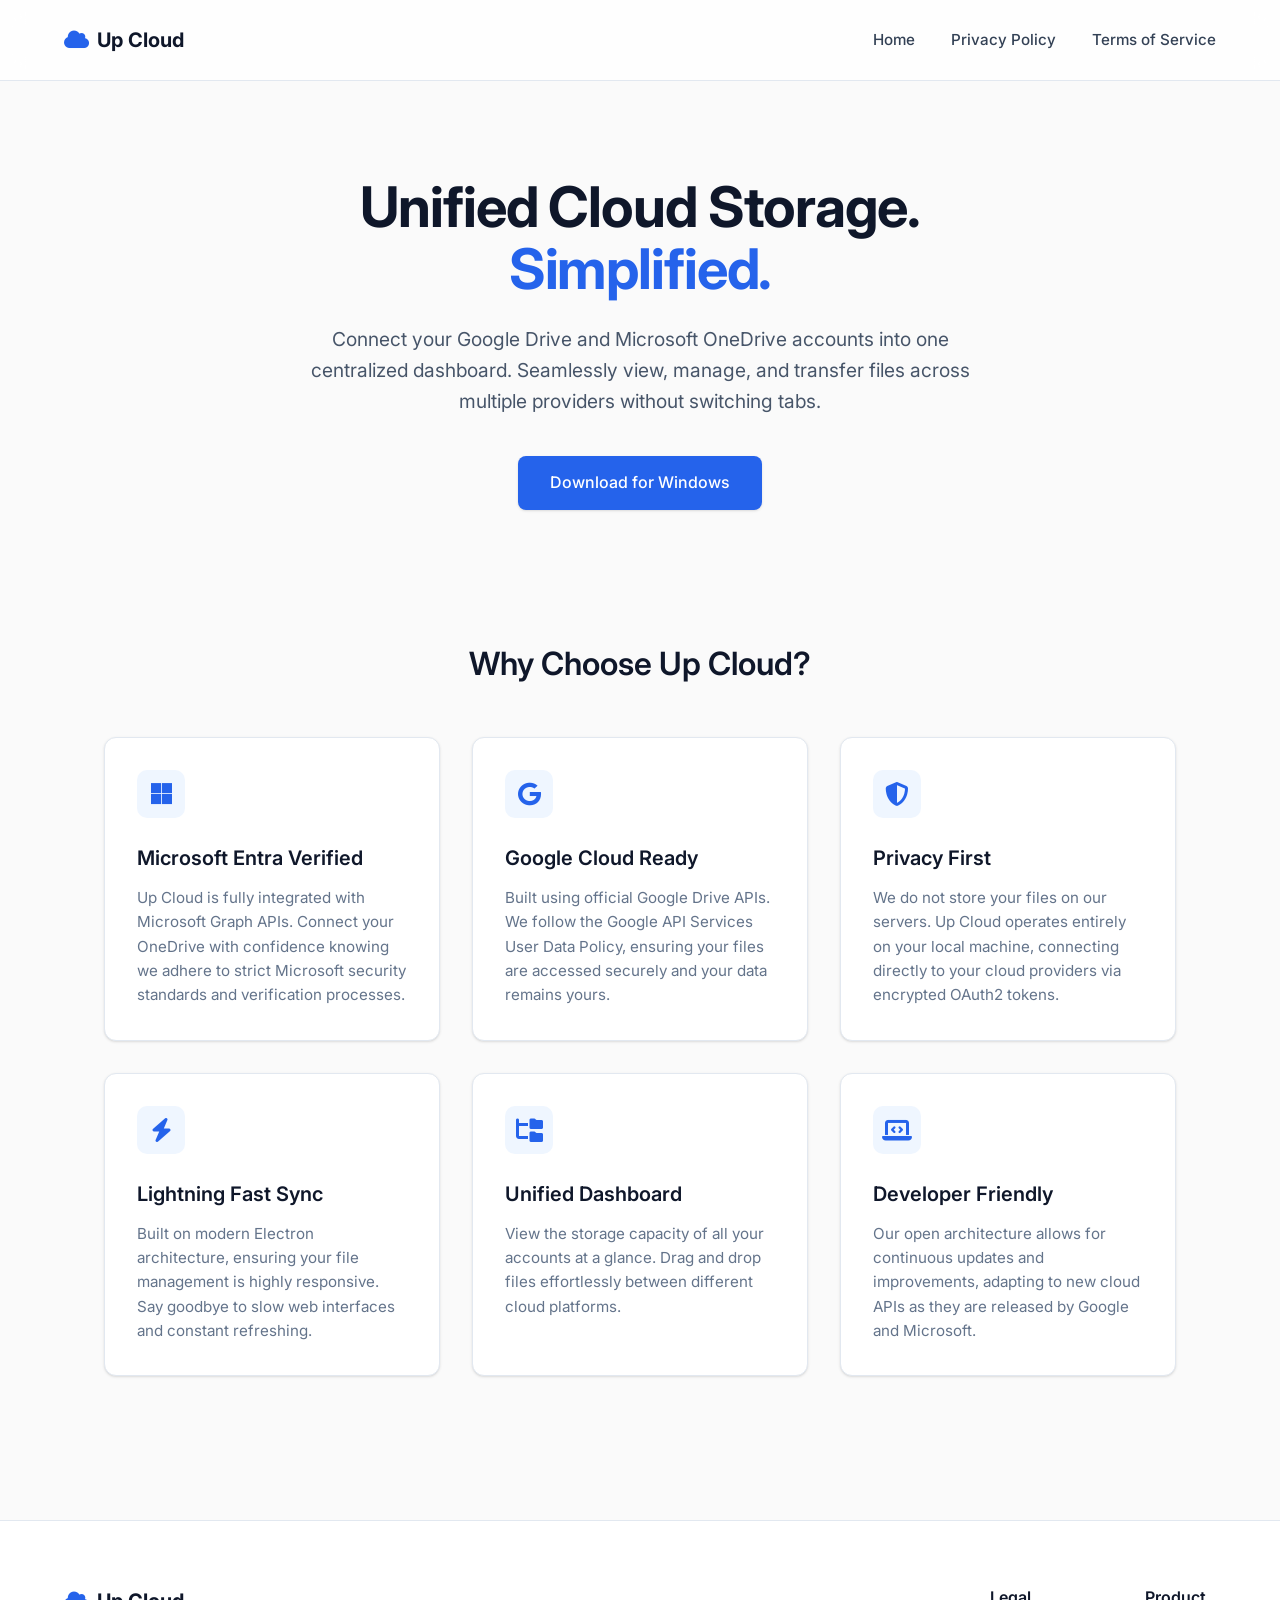
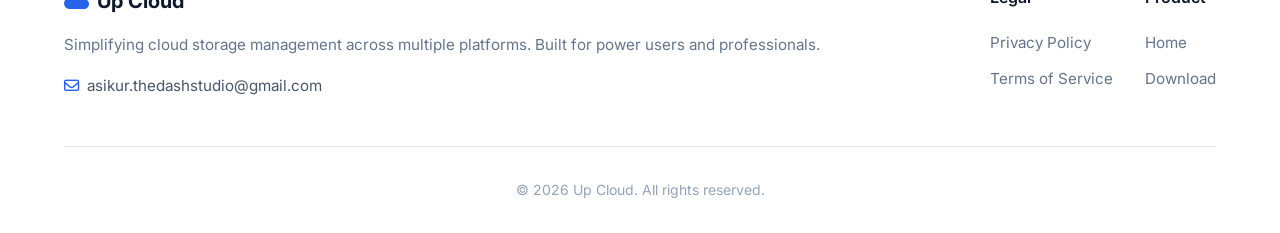
==== index.html @ b30fed4f "Update to minimal light theme and add contact info" ====
<!DOCTYPE html>
<html lang="en">
<head>
    <meta charset="UTF-8">
    <meta name="viewport" content="width=device-width, initial-scale=1.0">
    <title>Up Cloud - Unified Cloud Storage Manager</title>
    <meta name="description" content="Manage all your cloud storage accounts like Google Drive and Microsoft OneDrive from a single, beautiful dashboard.">
    <link rel="stylesheet" href="styles.css">
    <link rel="stylesheet" href="https://cdnjs.cloudflare.com/ajax/libs/font-awesome/6.4.0/css/all.min.css">
</head>
<body>
    <header>
        <a href="index.html" class="logo">
            <i class="fa-solid fa-cloud"></i> Up Cloud
        </a>
        <nav>
            <a href="index.html">Home</a>
            <a href="privacy.html">Privacy Policy</a>
            <a href="terms.html">Terms of Service</a>
        </nav>
    </header>

    <main>
        <section class="hero">
            <h1>Unified Cloud Storage. <br><span>Simplified.</span></h1>
            <p>Connect your Google Drive and Microsoft OneDrive accounts into one centralized dashboard. Seamlessly view, manage, and transfer files across multiple providers without switching tabs.</p>
            <a href="#download" class="cta-button">Download for Windows</a>
        </section>

        <section class="info-section">
            <h2>Why Choose Up Cloud?</h2>
            <div class="grid-3">
                <div class="card">
                    <div class="card-icon"><i class="fa-brands fa-microsoft"></i></div>
                    <h3>Microsoft Entra Verified</h3>
                    <p>Up Cloud is fully integrated with Microsoft Graph APIs. Connect your OneDrive with confidence knowing we adhere to strict Microsoft security standards and verification processes.</p>
                </div>
                <div class="card">
                    <div class="card-icon"><i class="fa-brands fa-google"></i></div>
                    <h3>Google Cloud Ready</h3>
                    <p>Built using official Google Drive APIs. We follow the Google API Services User Data Policy, ensuring your files are accessed securely and your data remains yours.</p>
                </div>
                <div class="card">
                    <div class="card-icon"><i class="fa-solid fa-shield-halved"></i></div>
                    <h3>Privacy First</h3>
                    <p>We do not store your files on our servers. Up Cloud operates entirely on your local machine, connecting directly to your cloud providers via encrypted OAuth2 tokens.</p>
                </div>
                <div class="card">
                    <div class="card-icon"><i class="fa-solid fa-bolt"></i></div>
                    <h3>Lightning Fast Sync</h3>
                    <p>Built on modern Electron architecture, ensuring your file management is highly responsive. Say goodbye to slow web interfaces and constant refreshing.</p>
                </div>
                <div class="card">
                    <div class="card-icon"><i class="fa-solid fa-folder-tree"></i></div>
                    <h3>Unified Dashboard</h3>
                    <p>View the storage capacity of all your accounts at a glance. Drag and drop files effortlessly between different cloud platforms.</p>
                </div>
                <div class="card">
                    <div class="card-icon"><i class="fa-solid fa-laptop-code"></i></div>
                    <h3>Developer Friendly</h3>
                    <p>Our open architecture allows for continuous updates and improvements, adapting to new cloud APIs as they are released by Google and Microsoft.</p>
                </div>
            </div>
        </section>
    </main>

    <footer>
        <div class="footer-content">
            <div class="footer-brand">
                <div class="logo">
                    <i class="fa-solid fa-cloud"></i> Up Cloud
                </div>
                <p>Simplifying cloud storage management across multiple platforms. Built for power users and professionals.</p>
                <div class="footer-contact">
                    <i class="fa-regular fa-envelope"></i>
                    <a href="mailto:asikur.thedashstudio@gmail.com">asikur.thedashstudio@gmail.com</a>
                </div>
            </div>
            
            <div class="footer-links">
                <div class="footer-links-col">
                    <h4>Legal</h4>
                    <a href="privacy.html">Privacy Policy</a>
                    <a href="terms.html">Terms of Service</a>
                </div>
                <div class="footer-links-col">
                    <h4>Product</h4>
                    <a href="index.html">Home</a>
                    <a href="#download">Download</a>
                </div>
            </div>
        </div>
        <div class="footer-bottom">
            &copy; 2026 Up Cloud. All rights reserved.
        </div>
    </footer>
</body>
</html>
---- styles.css ----
@import url('https://fonts.googleapis.com/css2?family=Inter:wght@300;400;500;600;700&display=swap');

:root {
  --bg-color: #fafafa;
  --text-color: #334155;
  --heading-color: #0f172a;
  --primary-color: #2563eb;
  --primary-hover: #1d4ed8;
  --card-bg: #ffffff;
  --card-border: #e2e8f0;
  --shadow-sm: 0 1px 3px 0 rgb(0 0 0 / 0.1), 0 1px 2px -1px rgb(0 0 0 / 0.1);
  --shadow-md: 0 4px 6px -1px rgb(0 0 0 / 0.1), 0 2px 4px -2px rgb(0 0 0 / 0.1);
  --shadow-lg: 0 10px 15px -3px rgb(0 0 0 / 0.1), 0 4px 6px -4px rgb(0 0 0 / 0.1);
}

* {
  margin: 0;
  padding: 0;
  box-sizing: border-box;
}

body {
  font-family: 'Inter', sans-serif;
  background-color: var(--bg-color);
  color: var(--text-color);
  line-height: 1.6;
  -webkit-font-smoothing: antialiased;
}

/* Header */
header {
  display: flex;
  justify-content: space-between;
  align-items: center;
  padding: 1.5rem 5%;
  background: rgba(255, 255, 255, 0.8);
  backdrop-filter: blur(12px);
  position: sticky;
  top: 0;
  z-index: 1000;
  border-bottom: 1px solid var(--card-border);
}

.logo {
  font-size: 1.25rem;
  font-weight: 700;
  color: var(--heading-color);
  display: flex;
  align-items: center;
  gap: 0.5rem;
  text-decoration: none;
}

.logo i {
  color: var(--primary-color);
}

nav a {
  color: var(--text-color);
  text-decoration: none;
  margin-left: 2rem;
  font-weight: 500;
  font-size: 0.95rem;
  transition: color 0.2s ease;
}

nav a:hover {
  color: var(--primary-color);
}

/* Hero Section */
.hero {
  max-width: 1000px;
  margin: 0 auto;
  padding: 6rem 5% 4rem;
  text-align: center;
}

.hero h1 {
  font-size: 3.5rem;
  font-weight: 700;
  color: var(--heading-color);
  margin-bottom: 1.5rem;
  letter-spacing: -0.02em;
  line-height: 1.1;
}

.hero h1 span {
  color: var(--primary-color);
}

.hero p {
  font-size: 1.2rem;
  color: #475569;
  max-width: 700px;
  margin: 0 auto 2.5rem;
}

.cta-button {
  display: inline-block;
  padding: 0.875rem 2rem;
  font-size: 1rem;
  font-weight: 500;
  color: #fff;
  background-color: var(--primary-color);
  border-radius: 8px;
  text-decoration: none;
  transition: background-color 0.2s ease, transform 0.2s ease;
  box-shadow: var(--shadow-sm);
}

.cta-button:hover {
  background-color: var(--primary-hover);
  transform: translateY(-1px);
  box-shadow: var(--shadow-md);
}

/* Info Section (Packed with info) */
.info-section {
  max-width: 1200px;
  margin: 0 auto;
  padding: 4rem 5%;
}

.info-section h2 {
  font-size: 2rem;
  color: var(--heading-color);
  text-align: center;
  margin-bottom: 3rem;
  font-weight: 600;
}

.grid-3 {
  display: grid;
  grid-template-columns: repeat(auto-fit, minmax(300px, 1fr));
  gap: 2rem;
}

.card {
  background: var(--card-bg);
  border: 1px solid var(--card-border);
  border-radius: 12px;
  padding: 2rem;
  box-shadow: var(--shadow-sm);
  transition: box-shadow 0.2s ease;
}

.card:hover {
  box-shadow: var(--shadow-md);
}

.card-icon {
  width: 48px;
  height: 48px;
  background: #eff6ff;
  color: var(--primary-color);
  border-radius: 10px;
  display: flex;
  align-items: center;
  justify-content: center;
  font-size: 1.5rem;
  margin-bottom: 1.5rem;
}

.card h3 {
  font-size: 1.25rem;
  color: var(--heading-color);
  margin-bottom: 0.75rem;
  font-weight: 600;
}

.card p {
  font-size: 0.95rem;
  color: #64748b;
}

/* Content Pages (Privacy, Terms) */
.page-content {
  max-width: 800px;
  margin: 4rem auto;
  padding: 0 5%;
}

.page-content h1 {
  font-size: 2.5rem;
  margin-bottom: 2rem;
  color: var(--heading-color);
  font-weight: 700;
}

.page-content h2 {
  font-size: 1.5rem;
  margin-top: 2.5rem;
  margin-bottom: 1rem;
  color: var(--heading-color);
  font-weight: 600;
}

.page-content p {
  margin-bottom: 1rem;
  color: #475569;
}

.page-content ul {
  margin-bottom: 1.5rem;
  padding-left: 1.5rem;
  color: #475569;
}

.page-content li {
  margin-bottom: 0.5rem;
}

.page-content a {
  color: var(--primary-color);
  text-decoration: underline;
  text-underline-offset: 2px;
}

.page-content a:hover {
  color: var(--primary-hover);
}

/* Footer */
footer {
  border-top: 1px solid var(--card-border);
  background: #ffffff;
  padding: 4rem 5% 2rem;
  margin-top: 5rem;
}

.footer-content {
  max-width: 1200px;
  margin: 0 auto;
  display: flex;
  flex-wrap: wrap;
  justify-content: space-between;
  gap: 2rem;
  margin-bottom: 3rem;
}

.footer-brand {
  flex: 1;
  min-width: 250px;
}

.footer-brand .logo {
  margin-bottom: 1rem;
}

.footer-brand p {
  color: #64748b;
  font-size: 0.95rem;
  margin-bottom: 1rem;
}

.footer-contact {
  display: flex;
  align-items: center;
  gap: 0.5rem;
  color: #475569;
  font-size: 0.95rem;
}

.footer-contact i {
  color: var(--primary-color);
}

.footer-contact a {
  color: #475569;
  text-decoration: none;
}

.footer-contact a:hover {
  color: var(--primary-color);
  text-decoration: underline;
}

.footer-links {
  display: flex;
  gap: 2rem;
}

.footer-links-col {
  display: flex;
  flex-direction: column;
  gap: 0.75rem;
}

.footer-links-col h4 {
  color: var(--heading-color);
  font-size: 1rem;
  font-weight: 600;
  margin-bottom: 0.5rem;
}

.footer-links-col a {
  color: #64748b;
  text-decoration: none;
  font-size: 0.95rem;
  transition: color 0.2s ease;
}

.footer-links-col a:hover {
  color: var(--primary-color);
}

.footer-bottom {
  max-width: 1200px;
  margin: 0 auto;
  padding-top: 2rem;
  border-top: 1px solid var(--card-border);
  text-align: center;
  color: #94a3b8;
  font-size: 0.875rem;
}

/* Responsive */
@media (max-width: 768px) {
  .hero h1 {
    font-size: 2.5rem;
  }
  nav {
    display: none;
  }
  .footer-content {
    flex-direction: column;
  }
}
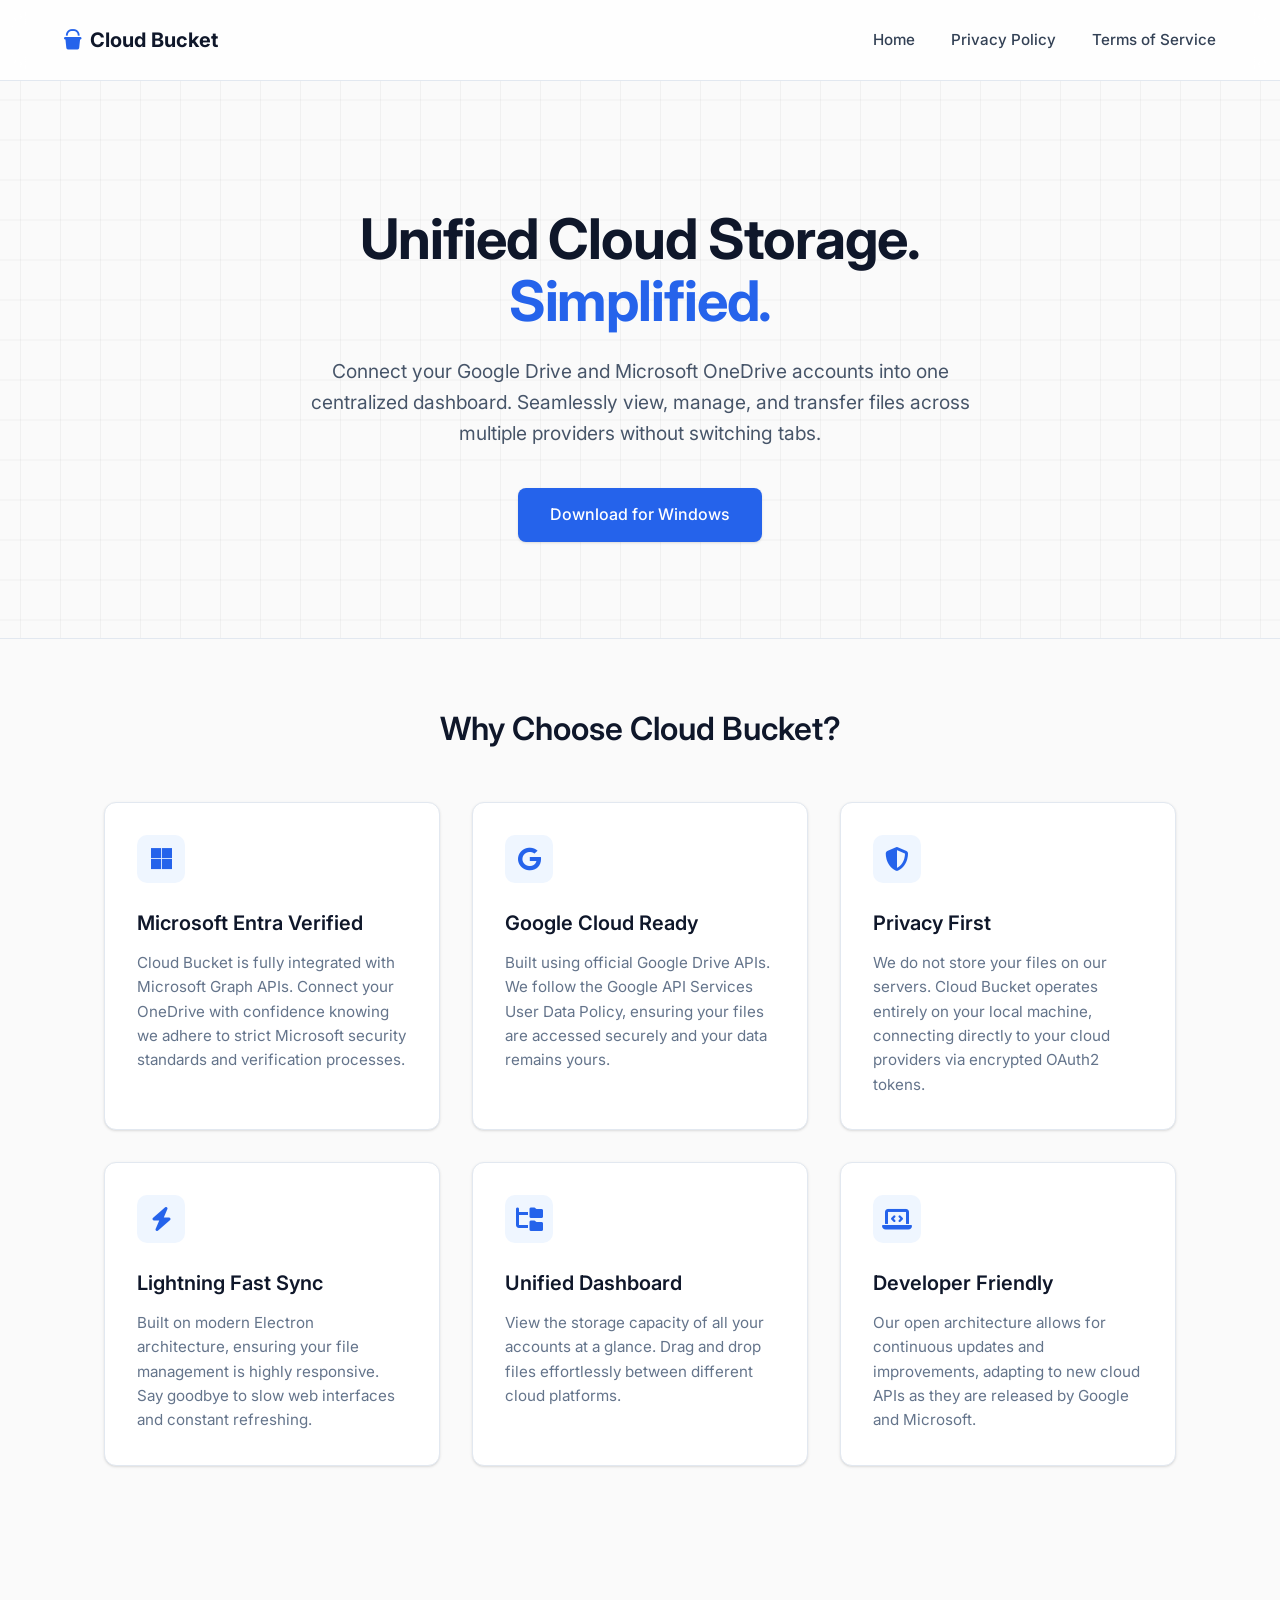
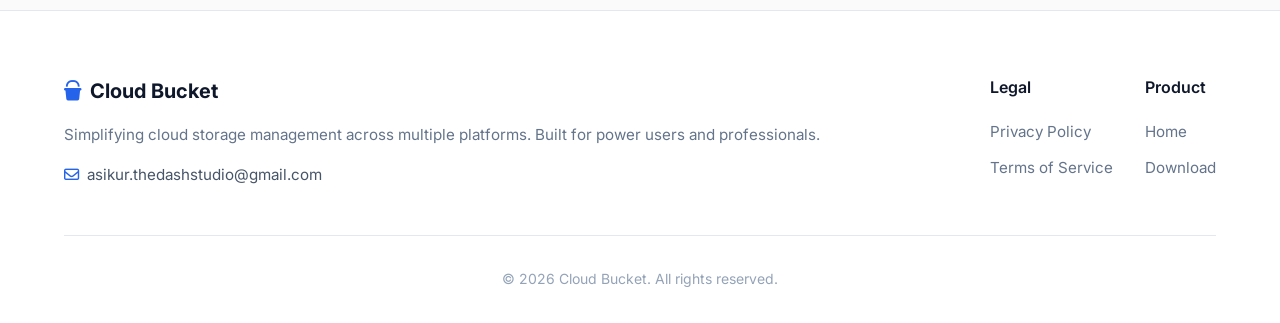
==== commit 0c07da4c: "Rename Up Cloud to Cloud Bucket and update logo icon" ====
--- a/index.html
+++ b/index.html
@@ -3,7 +3,7 @@
 <head>
     <meta charset="UTF-8">
     <meta name="viewport" content="width=device-width, initial-scale=1.0">
-    <title>Up Cloud - Unified Cloud Storage Manager</title>
+    <title>Cloud Bucket - Unified Cloud Storage Manager</title>
     <meta name="description" content="Manage all your cloud storage accounts like Google Drive and Microsoft OneDrive from a single, beautiful dashboard.">
     <link rel="stylesheet" href="styles.css">
     <link rel="stylesheet" href="https://cdnjs.cloudflare.com/ajax/libs/font-awesome/6.4.0/css/all.min.css">
@@ -11,7 +11,7 @@
 <body>
     <header>
         <a href="index.html" class="logo">
-            <i class="fa-solid fa-cloud"></i> Up Cloud
+            <i class="fa-solid fa-bucket"></i> Cloud Bucket
         </a>
         <nav>
             <a href="index.html">Home</a>
@@ -28,12 +28,13 @@
         </section>
 
         <section class="info-section">
-            <h2>Why Choose Up Cloud?</h2>
-            <div class="grid-3">
+            <div class="info-container">
+                <h2>Why Choose Cloud Bucket?</h2>
+                <div class="grid-3">
                 <div class="card">
                     <div class="card-icon"><i class="fa-brands fa-microsoft"></i></div>
                     <h3>Microsoft Entra Verified</h3>
-                    <p>Up Cloud is fully integrated with Microsoft Graph APIs. Connect your OneDrive with confidence knowing we adhere to strict Microsoft security standards and verification processes.</p>
+                    <p>Cloud Bucket is fully integrated with Microsoft Graph APIs. Connect your OneDrive with confidence knowing we adhere to strict Microsoft security standards and verification processes.</p>
                 </div>
                 <div class="card">
                     <div class="card-icon"><i class="fa-brands fa-google"></i></div>
@@ -43,7 +44,7 @@
                 <div class="card">
                     <div class="card-icon"><i class="fa-solid fa-shield-halved"></i></div>
                     <h3>Privacy First</h3>
-                    <p>We do not store your files on our servers. Up Cloud operates entirely on your local machine, connecting directly to your cloud providers via encrypted OAuth2 tokens.</p>
+                    <p>We do not store your files on our servers. Cloud Bucket operates entirely on your local machine, connecting directly to your cloud providers via encrypted OAuth2 tokens.</p>
                 </div>
                 <div class="card">
                     <div class="card-icon"><i class="fa-solid fa-bolt"></i></div>
@@ -61,6 +62,7 @@
                     <p>Our open architecture allows for continuous updates and improvements, adapting to new cloud APIs as they are released by Google and Microsoft.</p>
                 </div>
             </div>
+            </div>
         </section>
     </main>
 
@@ -68,7 +70,7 @@
         <div class="footer-content">
             <div class="footer-brand">
                 <div class="logo">
-                    <i class="fa-solid fa-cloud"></i> Up Cloud
+                    <i class="fa-solid fa-bucket"></i> Cloud Bucket
                 </div>
                 <p>Simplifying cloud storage management across multiple platforms. Built for power users and professionals.</p>
                 <div class="footer-contact">
@@ -91,7 +93,7 @@
             </div>
         </div>
         <div class="footer-bottom">
-            &copy; 2026 Up Cloud. All rights reserved.
+            &copy; 2026 Cloud Bucket. All rights reserved.
         </div>
     </footer>
 </body>
--- a/styles.css
+++ b/styles.css
@@ -70,10 +70,15 @@
 
 /* Hero Section */
 .hero {
-  max-width: 1000px;
-  margin: 0 auto;
-  padding: 6rem 5% 4rem;
+  width: 100%;
+  padding: 8rem 5% 6rem;
   text-align: center;
+  background-image: 
+    linear-gradient(rgba(0, 0, 0, 0.04) 1px, transparent 1px),
+    linear-gradient(90deg, rgba(0, 0, 0, 0.04) 1px, transparent 1px);
+  background-size: 40px 40px;
+  background-position: center center;
+  border-bottom: 1px solid var(--card-border);
 }
 
 .hero h1 {
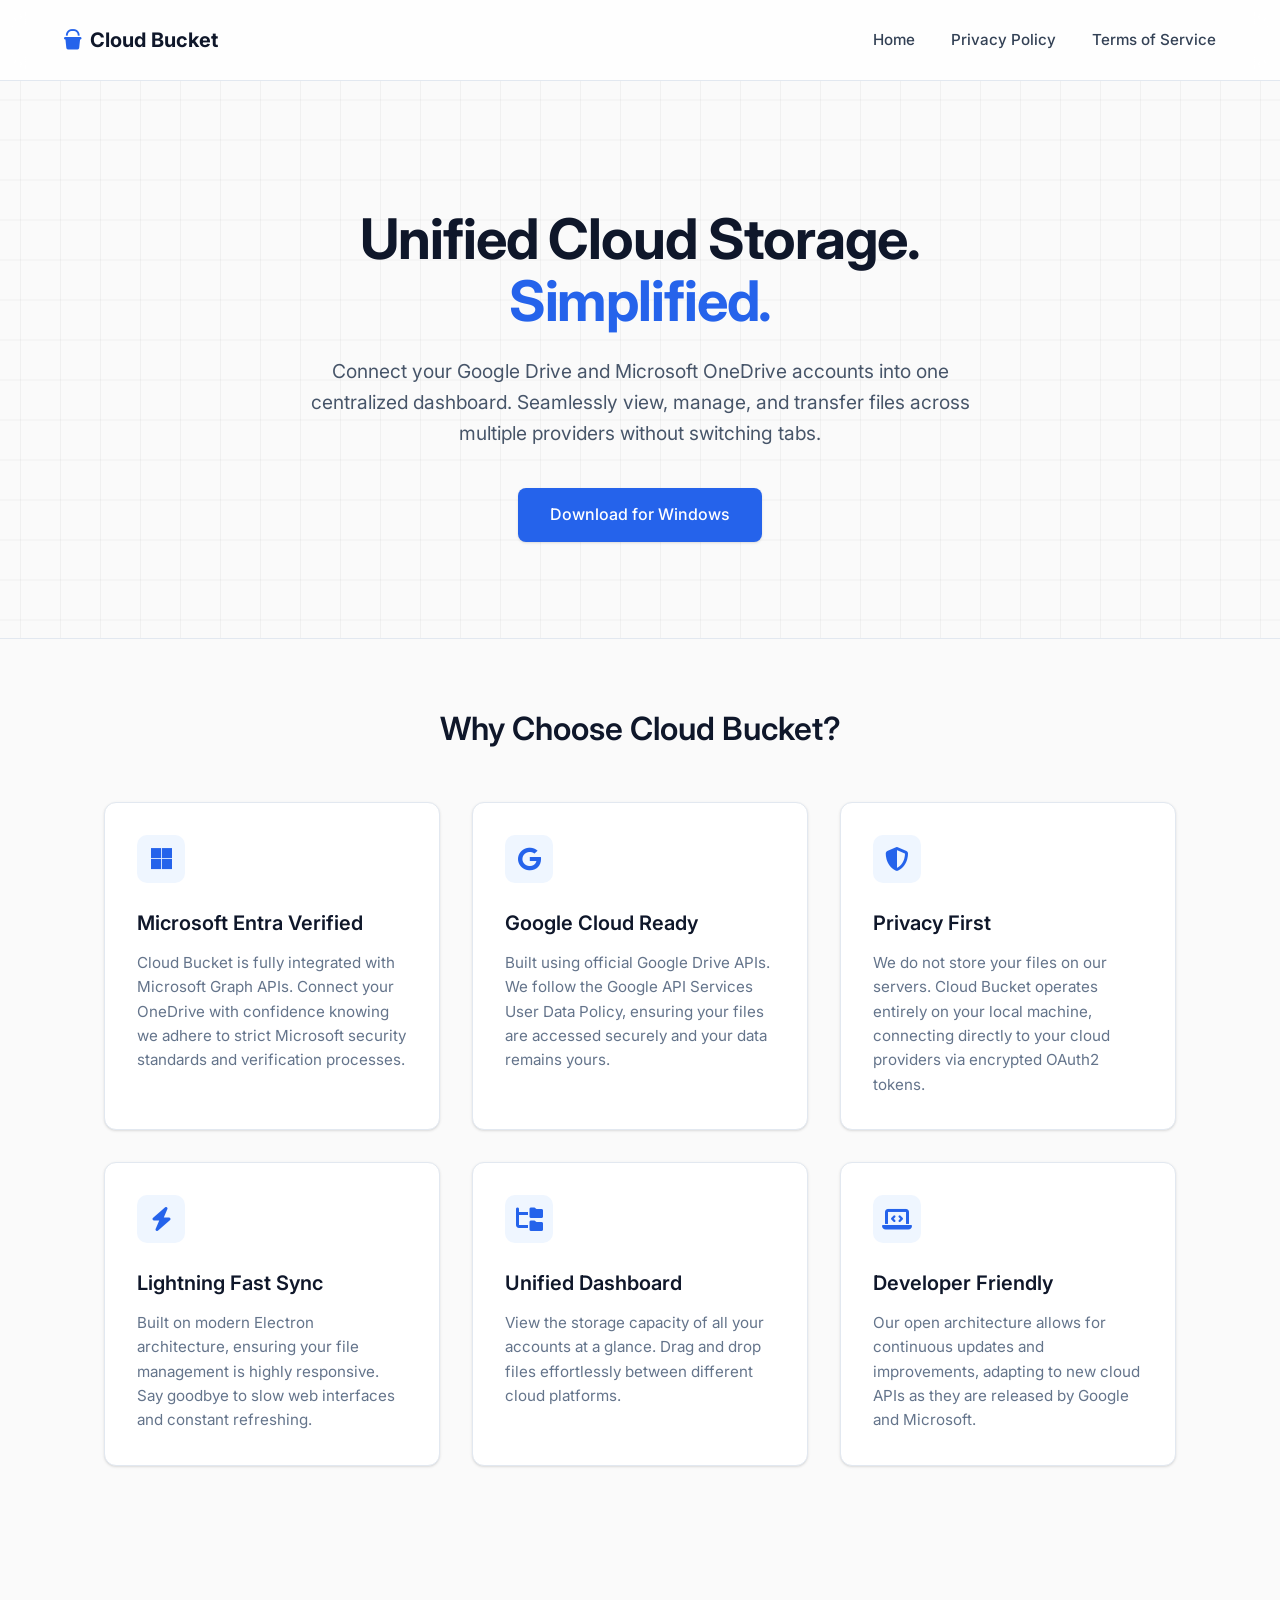
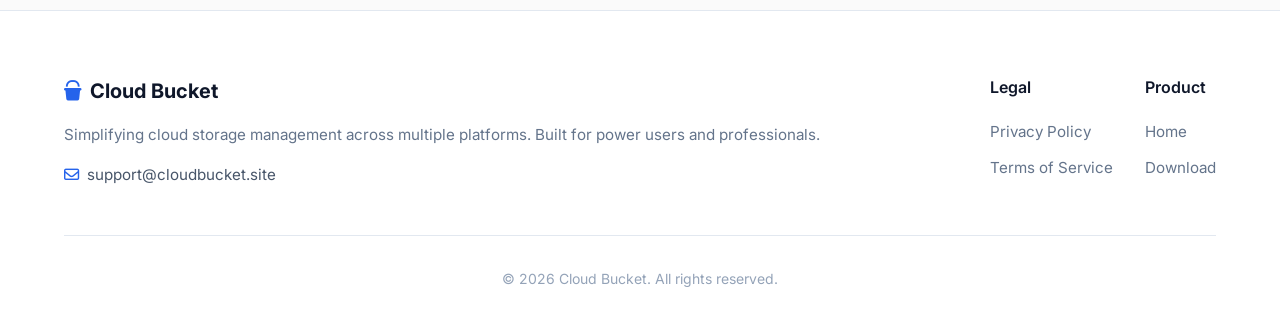
==== commit 69f5cf11: "Update HTML files" ====
--- a/index.html
+++ b/index.html
@@ -5,6 +5,7 @@
     <meta name="viewport" content="width=device-width, initial-scale=1.0">
     <title>Cloud Bucket - Unified Cloud Storage Manager</title>
     <meta name="description" content="Manage all your cloud storage accounts like Google Drive and Microsoft OneDrive from a single, beautiful dashboard.">
+    <link rel="icon" type="image/svg+xml" href="favicon.svg?v=2">
     <link rel="stylesheet" href="styles.css">
     <link rel="stylesheet" href="https://cdnjs.cloudflare.com/ajax/libs/font-awesome/6.4.0/css/all.min.css">
 </head>
@@ -75,7 +76,7 @@
                 <p>Simplifying cloud storage management across multiple platforms. Built for power users and professionals.</p>
                 <div class="footer-contact">
                     <i class="fa-regular fa-envelope"></i>
-                    <a href="mailto:asikur.thedashstudio@gmail.com">asikur.thedashstudio@gmail.com</a>
+                    <a href="mailto:support@cloudbucket.site">support@cloudbucket.site</a>
                 </div>
             </div>
             
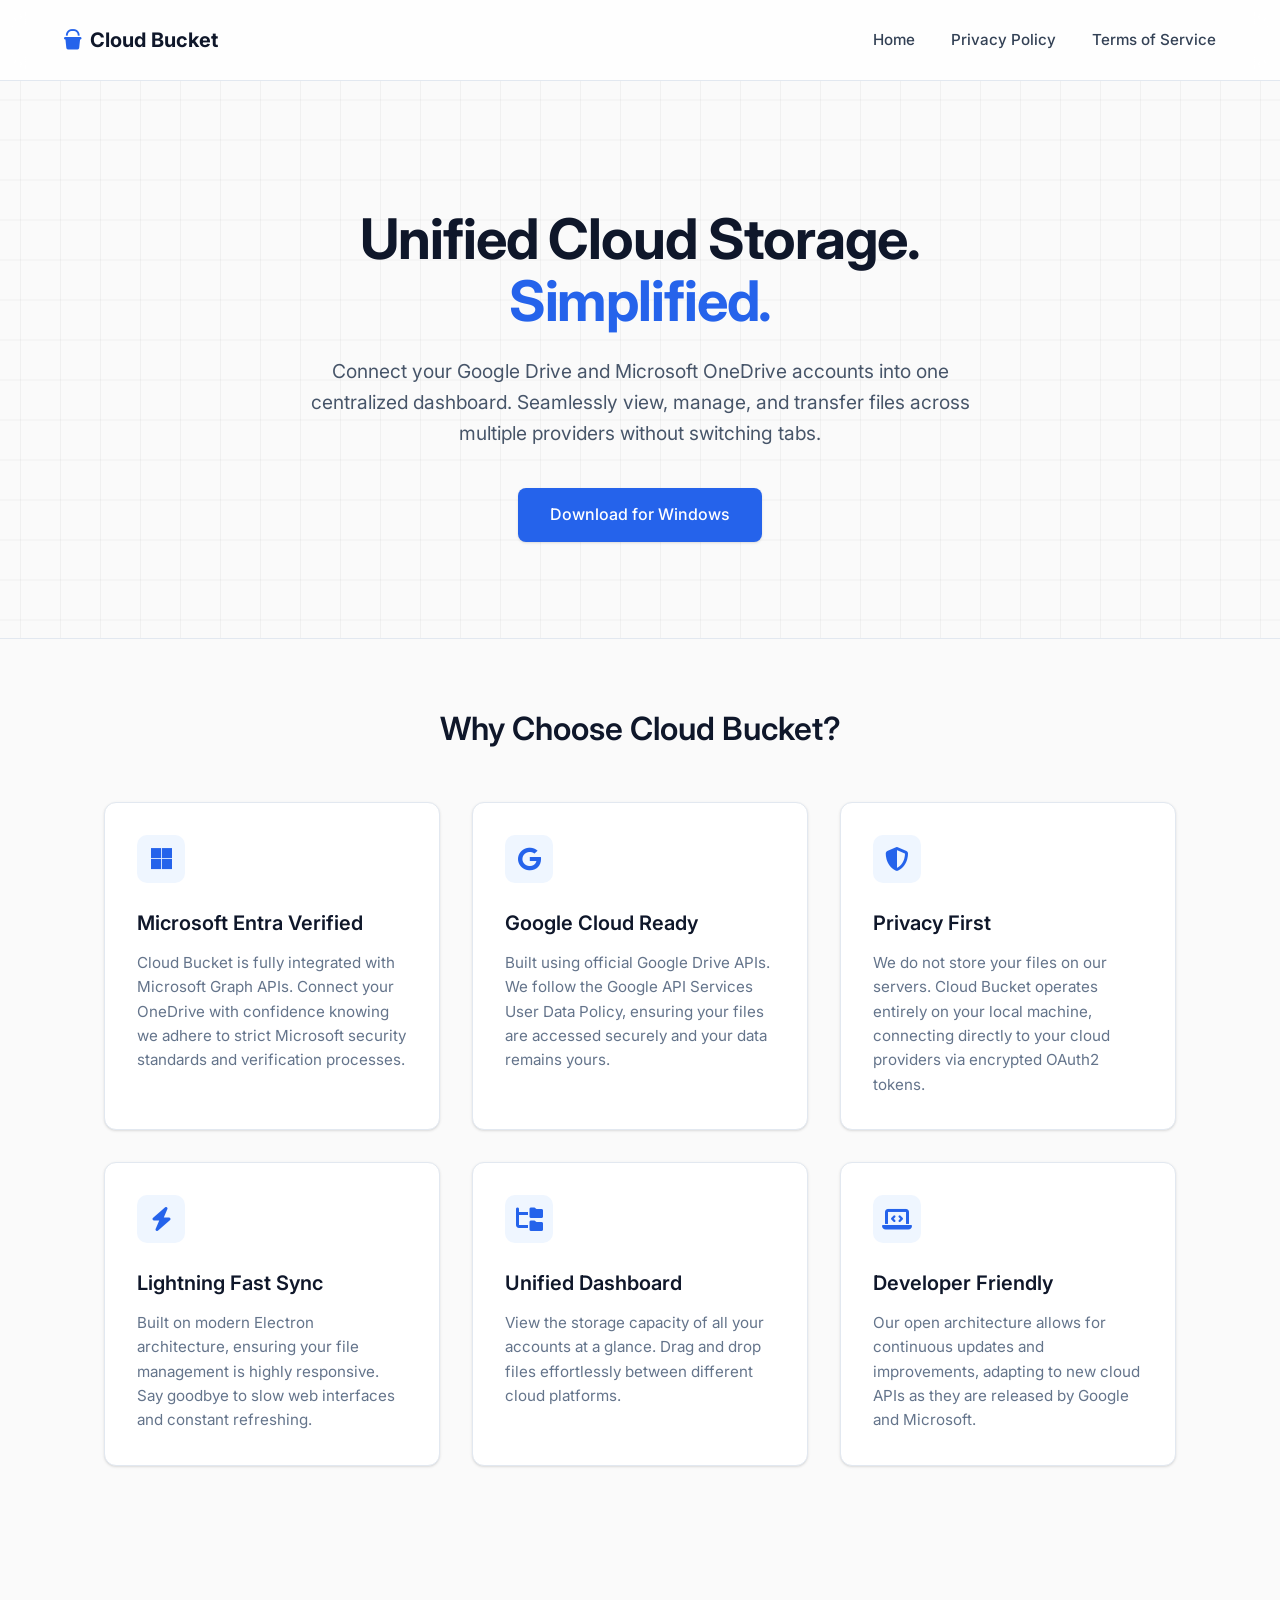
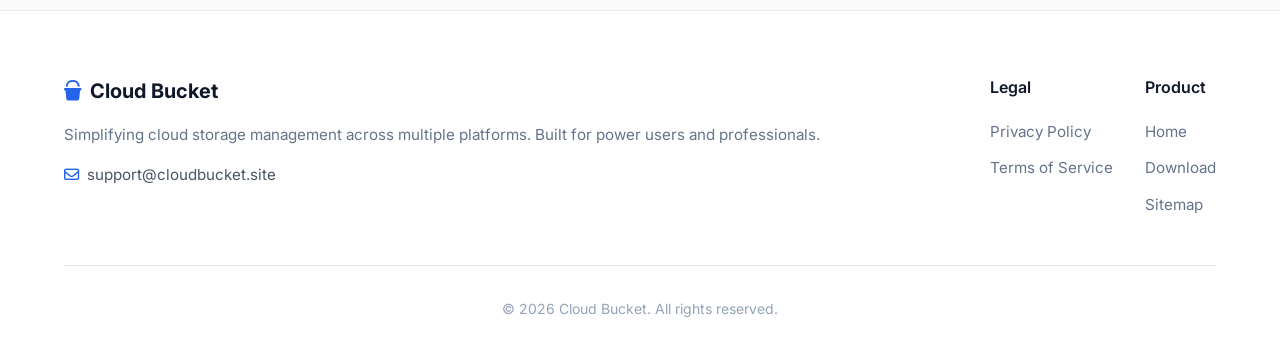
==== commit a3b7ff56: "fix" ====
--- a/index.html
+++ b/index.html
@@ -5,17 +5,18 @@
     <meta name="viewport" content="width=device-width, initial-scale=1.0">
     <title>Cloud Bucket - Unified Cloud Storage Manager</title>
     <meta name="description" content="Manage all your cloud storage accounts like Google Drive and Microsoft OneDrive from a single, beautiful dashboard.">
+    <link rel="canonical" href="https://cloudbucket.site/">
     <link rel="icon" type="image/svg+xml" href="favicon.svg?v=2">
     <link rel="stylesheet" href="styles.css">
     <link rel="stylesheet" href="https://cdnjs.cloudflare.com/ajax/libs/font-awesome/6.4.0/css/all.min.css">
 </head>
 <body>
     <header>
-        <a href="index.html" class="logo">
+        <a href="/" class="logo">
             <i class="fa-solid fa-bucket"></i> Cloud Bucket
         </a>
         <nav>
-            <a href="index.html">Home</a>
+            <a href="/">Home</a>
             <a href="privacy.html">Privacy Policy</a>
             <a href="terms.html">Terms of Service</a>
         </nav>
@@ -88,8 +89,9 @@
                 </div>
                 <div class="footer-links-col">
                     <h4>Product</h4>
-                    <a href="index.html">Home</a>
+                    <a href="/">Home</a>
                     <a href="#download">Download</a>
+                    <a href="sitemap.xml">Sitemap</a>
                 </div>
             </div>
         </div>
